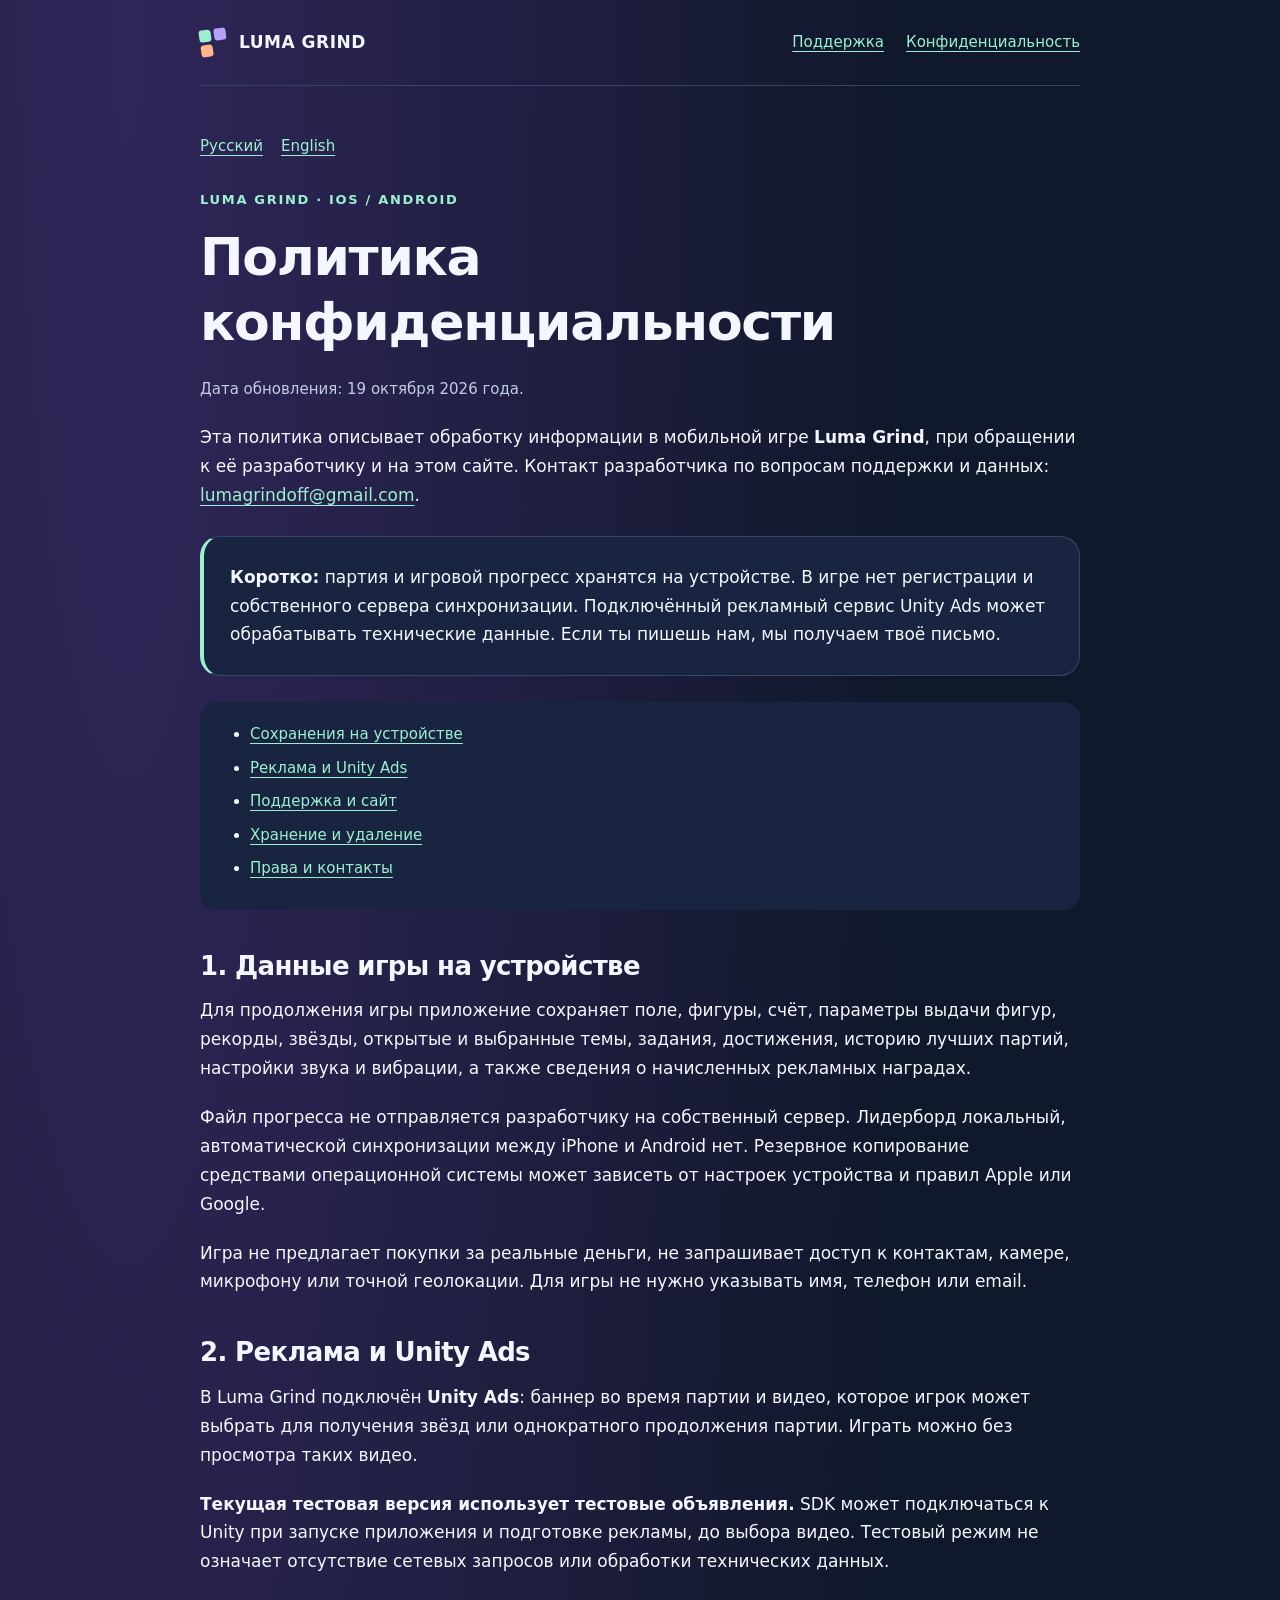
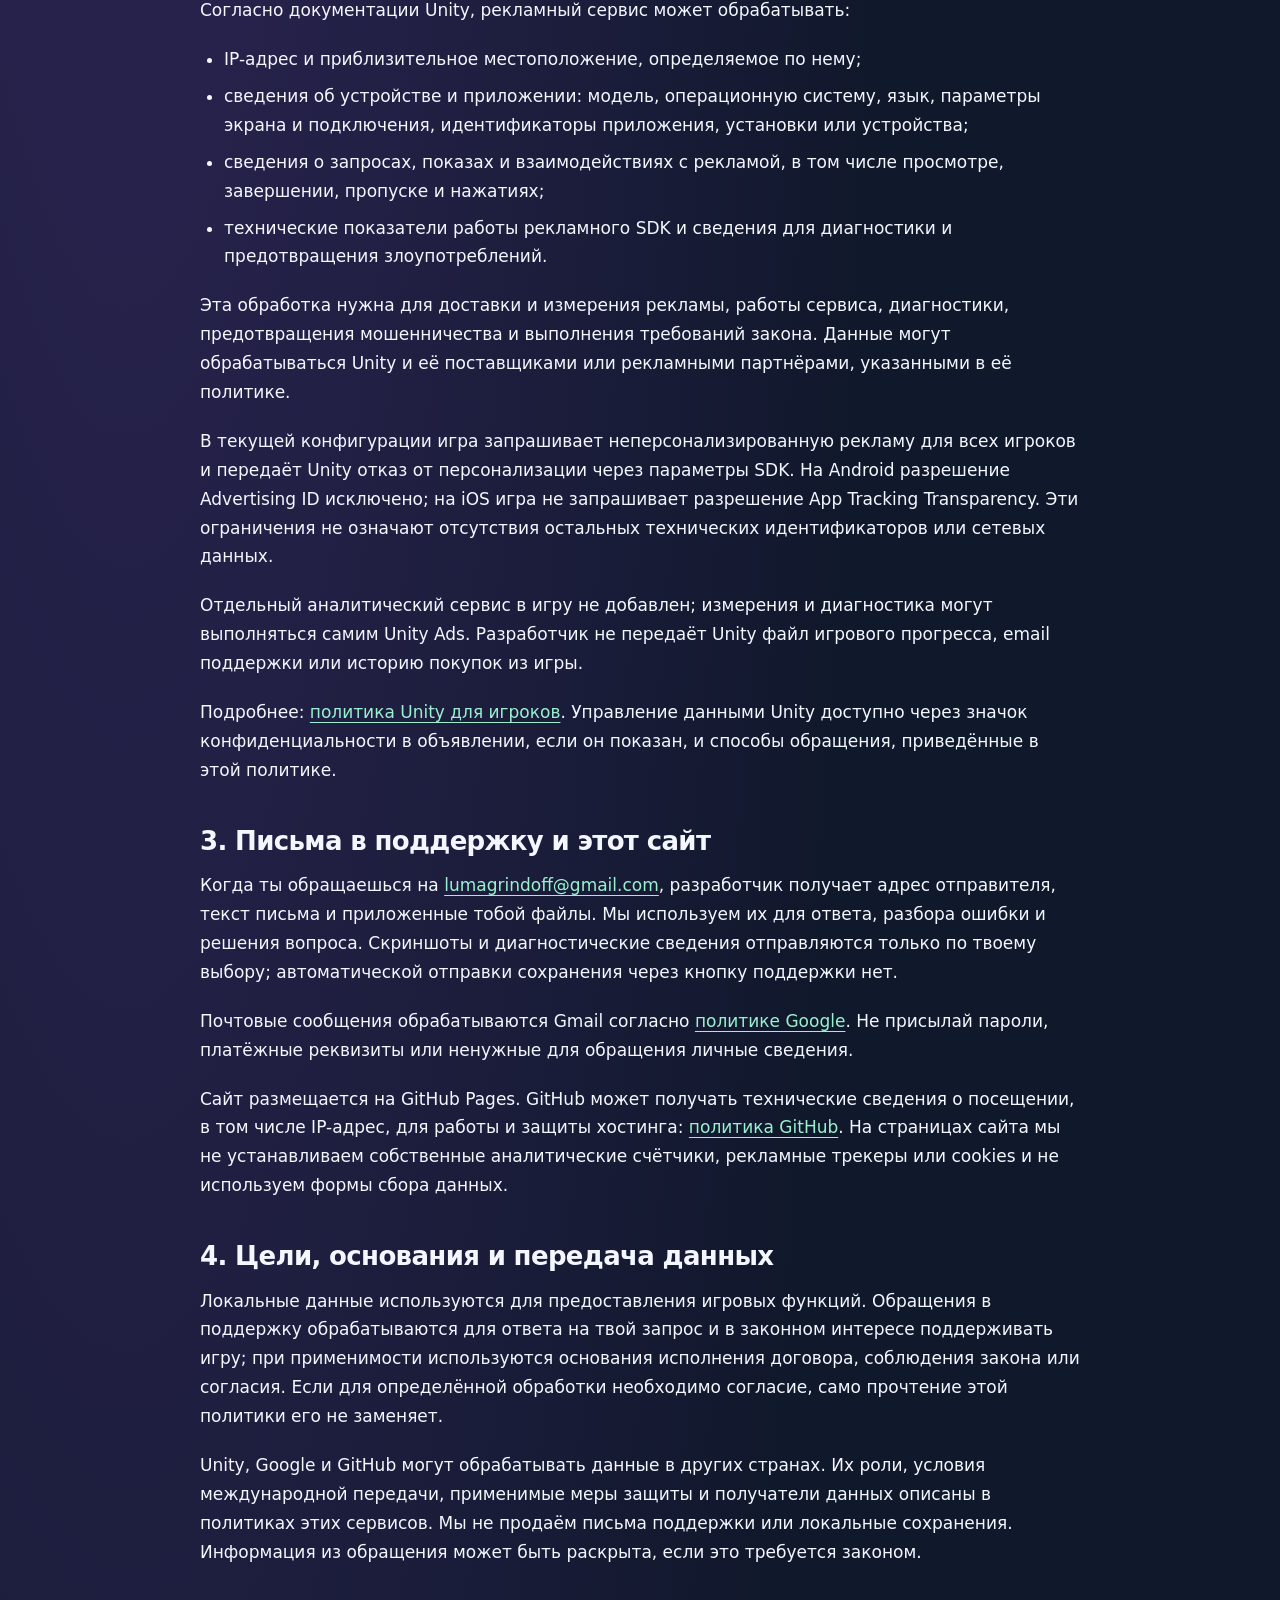
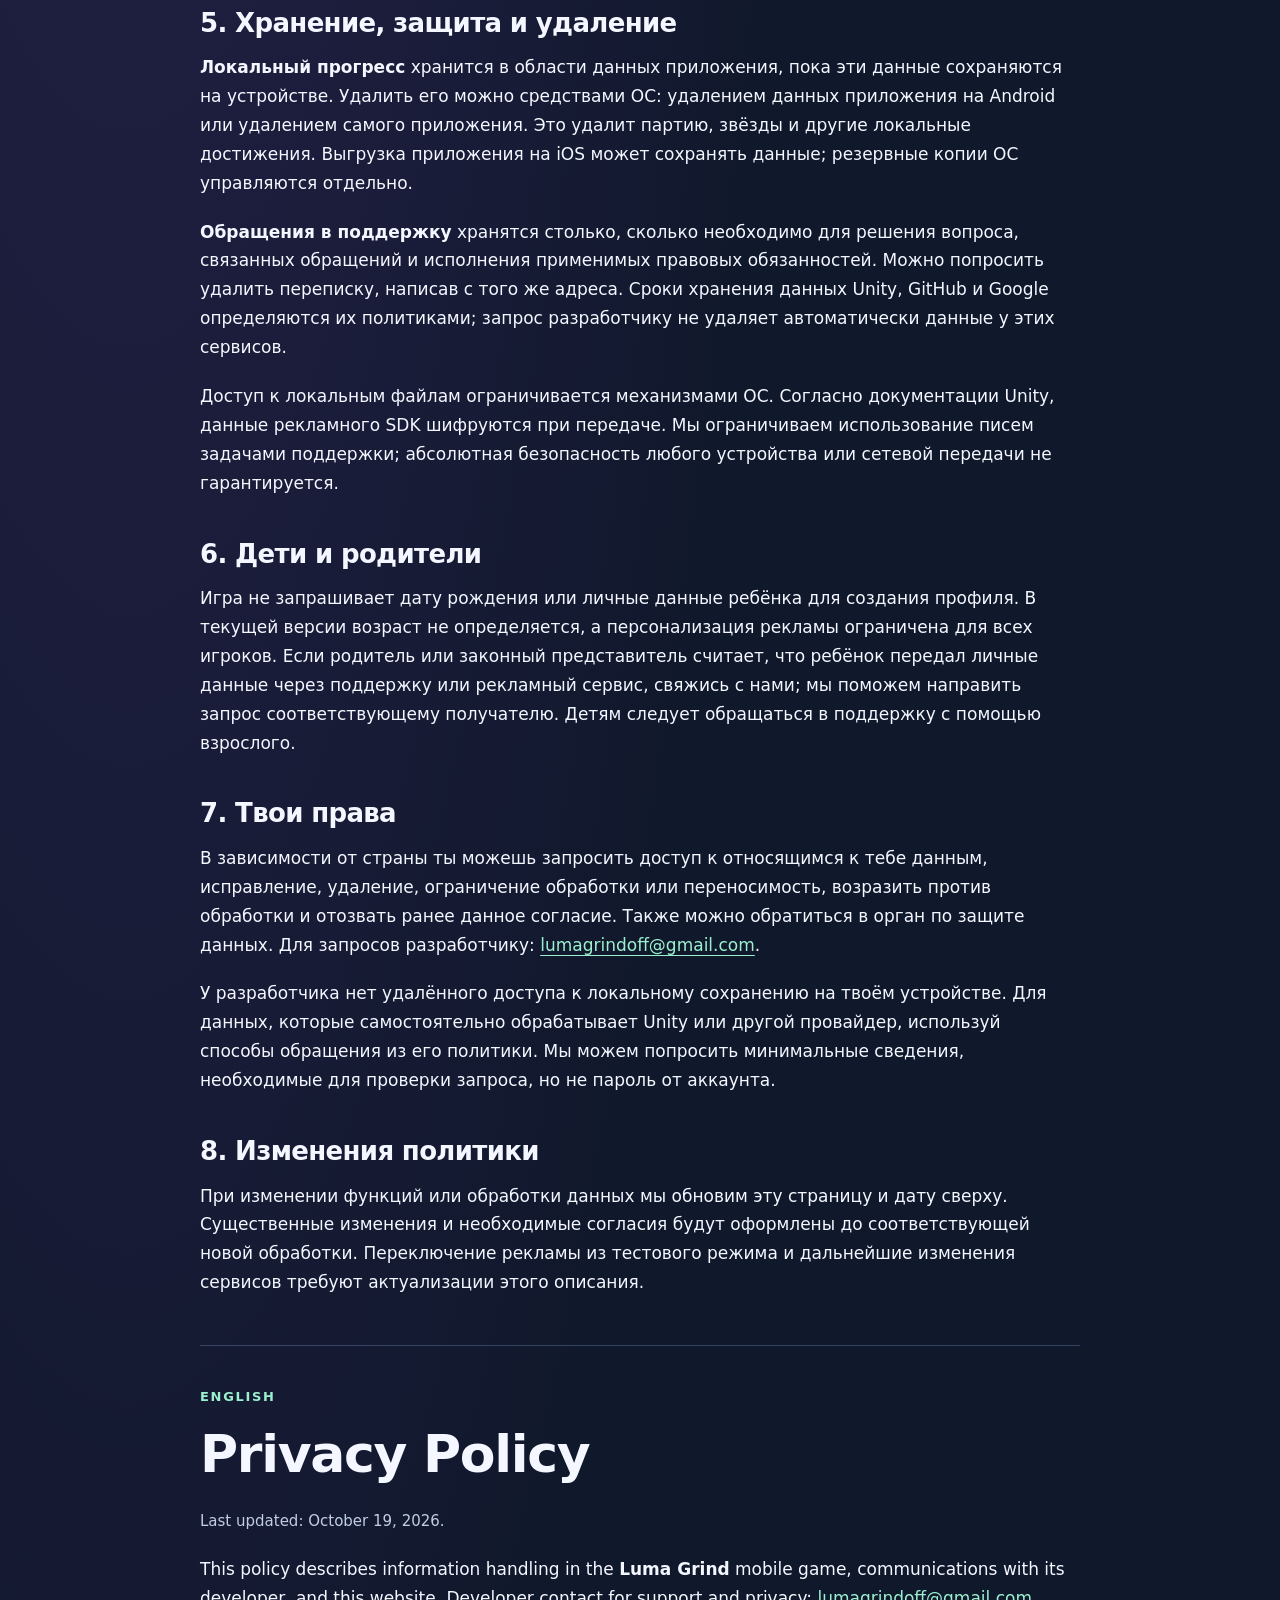
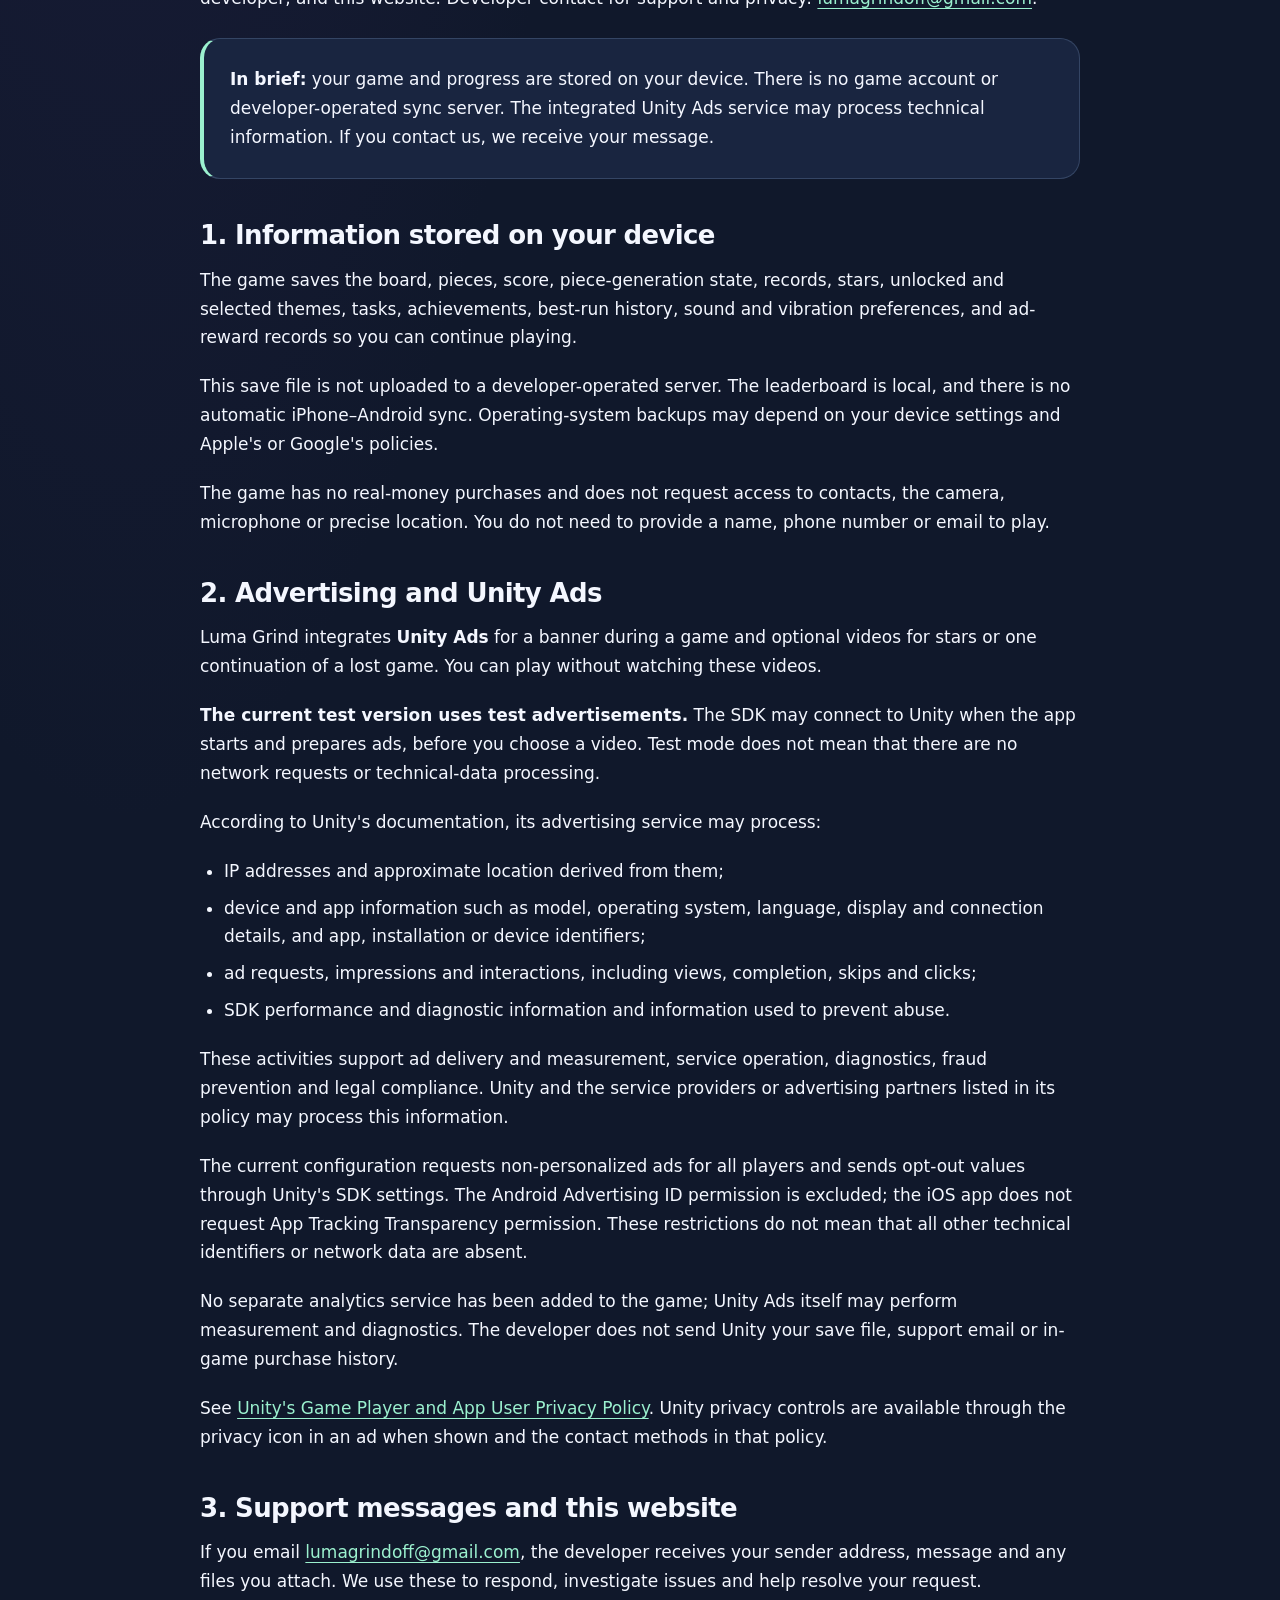
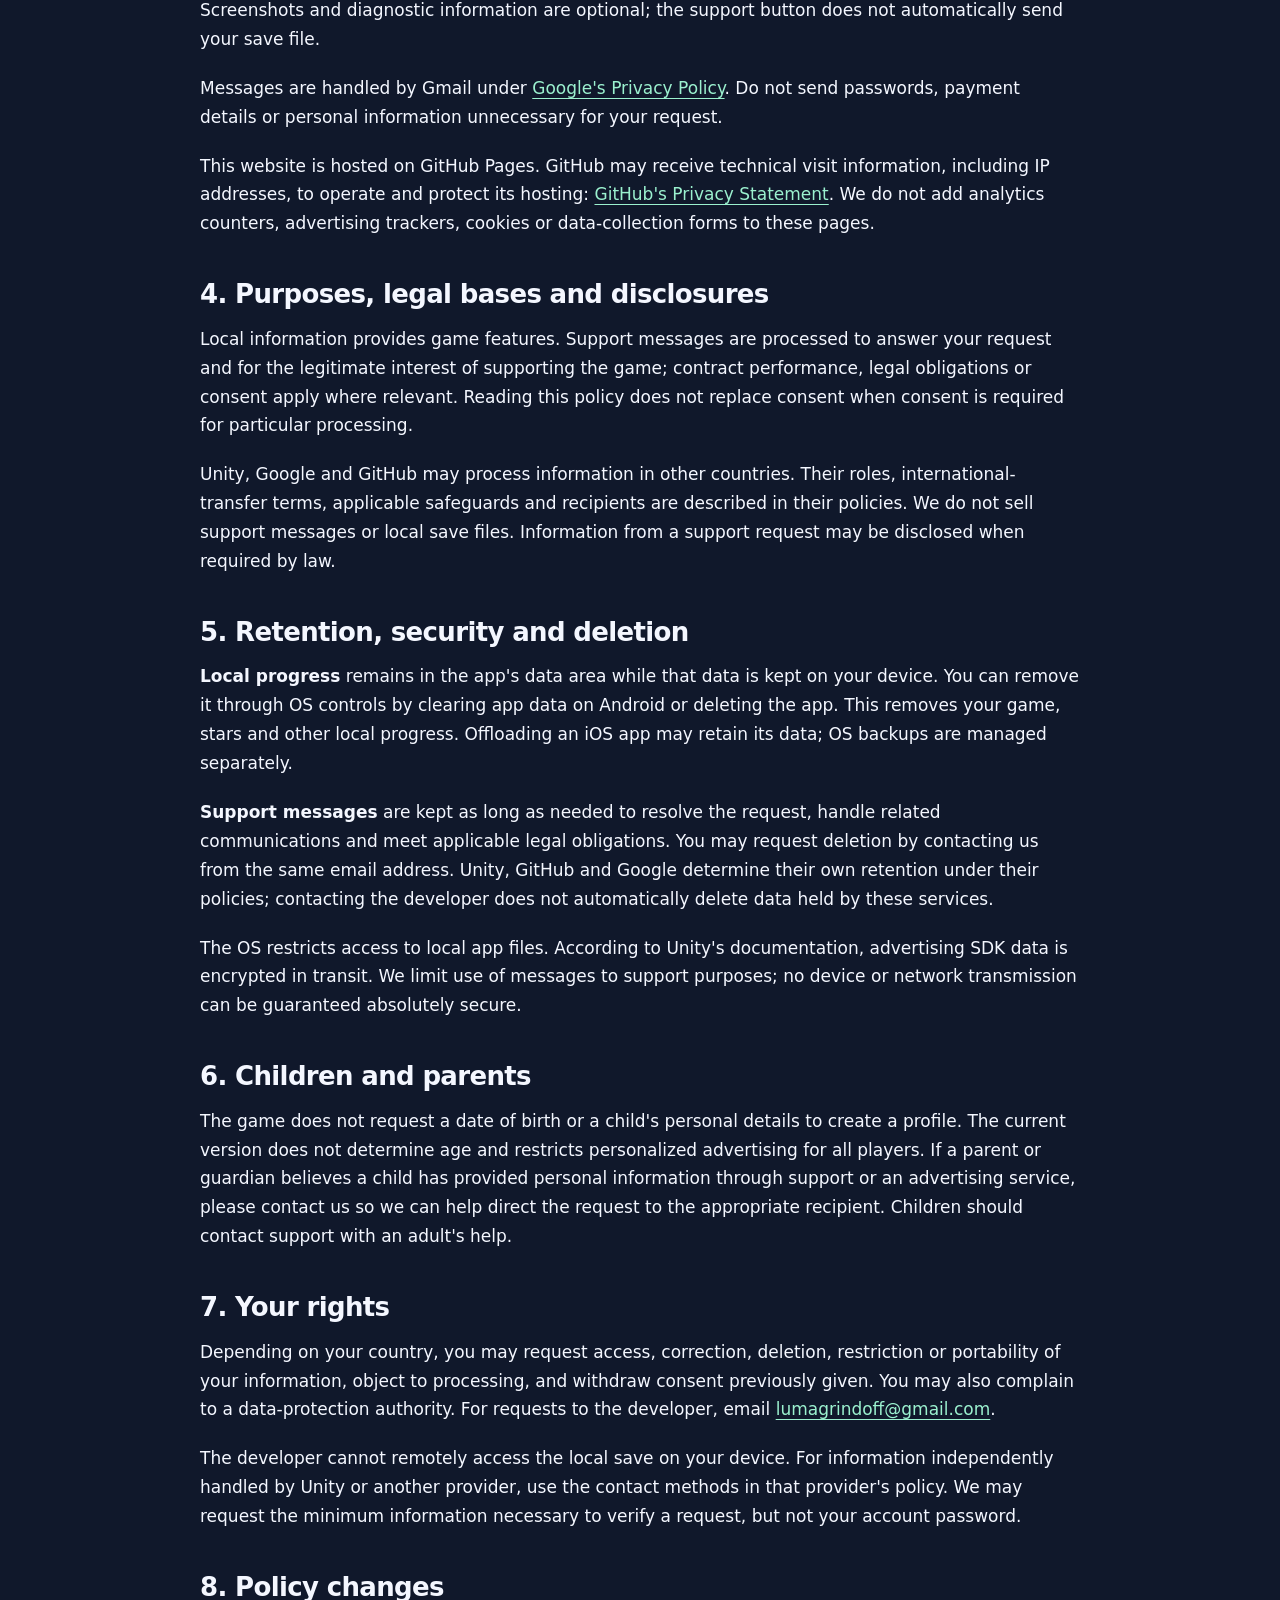
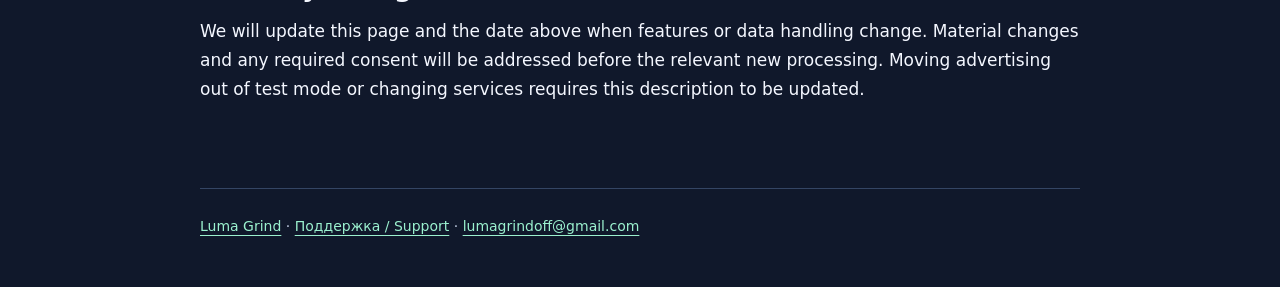
==== privacy.html @ 1a1e6957 "Publish Luma Grind support and privacy pages" ====
<!doctype html>
<html lang="ru">
<head>
  <meta charset="utf-8">
  <meta name="viewport" content="width=device-width, initial-scale=1">
  <meta name="referrer" content="no-referrer">
  <meta name="description" content="Политика конфиденциальности Luma Grind: локальные сохранения, Unity Ads, обращения в поддержку и управление данными.">
  <title>Политика конфиденциальности / Privacy Policy — Luma Grind</title>
  <link rel="stylesheet" href="style.css">
</head>
<body>
  <a class="skip" href="#main">К содержимому</a>
  <div class="shell">
    <header><a class="brand" href="./"><span class="mark" aria-hidden="true"><i></i><i></i><i></i></span>LUMA GRIND</a><nav aria-label="Навигация"><a href="support.html">Поддержка</a><a href="privacy.html" aria-current="page">Конфиденциальность</a></nav></header>
    <main id="main">
      <nav class="language" aria-label="Язык / Language"><a href="#ru" lang="ru">Русский</a><a href="#en" lang="en">English</a></nav>
      <article id="ru" lang="ru">
        <div class="eyebrow">Luma Grind · iOS / Android</div>
        <h1>Политика конфиденциальности</h1>
        <p class="meta">Дата обновления: 19 октября 2026 года.</p>
        <p>Эта политика описывает обработку информации в мобильной игре <strong>Luma Grind</strong>, при обращении к её разработчику и на этом сайте. Контакт разработчика по вопросам поддержки и данных: <a href="mailto:lumagrindoff@gmail.com">lumagrindoff@gmail.com</a>.</p>
        <div class="notice"><p><strong>Коротко:</strong> партия и игровой прогресс хранятся на устройстве. В игре нет регистрации и собственного сервера синхронизации. Подключённый рекламный сервис Unity Ads может обрабатывать технические данные. Если ты пишешь нам, мы получаем твоё письмо.</p></div>
        <nav class="contents" aria-label="Содержание политики"><ul><li><a href="#local">Сохранения на устройстве</a></li><li><a href="#ads">Реклама и Unity Ads</a></li><li><a href="#support">Поддержка и сайт</a></li><li><a href="#retention">Хранение и удаление</a></li><li><a href="#rights">Права и контакты</a></li></ul></nav>
        <h2 id="local">1. Данные игры на устройстве</h2>
        <p>Для продолжения игры приложение сохраняет поле, фигуры, счёт, параметры выдачи фигур, рекорды, звёзды, открытые и выбранные темы, задания, достижения, историю лучших партий, настройки звука и вибрации, а также сведения о начисленных рекламных наградах.</p>
        <p>Файл прогресса не отправляется разработчику на собственный сервер. Лидерборд локальный, автоматической синхронизации между iPhone и Android нет. Резервное копирование средствами операционной системы может зависеть от настроек устройства и правил Apple или Google.</p>
        <p>Игра не предлагает покупки за реальные деньги, не запрашивает доступ к контактам, камере, микрофону или точной геолокации. Для игры не нужно указывать имя, телефон или email.</p>
        <h2 id="ads">2. Реклама и Unity Ads</h2>
        <p>В Luma Grind подключён <strong>Unity Ads</strong>: баннер во время партии и видео, которое игрок может выбрать для получения звёзд или однократного продолжения партии. Играть можно без просмотра таких видео.</p>
        <p><strong>Текущая тестовая версия использует тестовые объявления.</strong> SDK может подключаться к Unity при запуске приложения и подготовке рекламы, до выбора видео. Тестовый режим не означает отсутствие сетевых запросов или обработки технических данных.</p>
        <p>Согласно документации Unity, рекламный сервис может обрабатывать:</p>
        <ul><li>IP-адрес и приблизительное местоположение, определяемое по нему;</li><li>сведения об устройстве и приложении: модель, операционную систему, язык, параметры экрана и подключения, идентификаторы приложения, установки или устройства;</li><li>сведения о запросах, показах и взаимодействиях с рекламой, в том числе просмотре, завершении, пропуске и нажатиях;</li><li>технические показатели работы рекламного SDK и сведения для диагностики и предотвращения злоупотреблений.</li></ul>
        <p>Эта обработка нужна для доставки и измерения рекламы, работы сервиса, диагностики, предотвращения мошенничества и выполнения требований закона. Данные могут обрабатываться Unity и её поставщиками или рекламными партнёрами, указанными в её политике.</p>
        <p>В текущей конфигурации игра запрашивает неперсонализированную рекламу для всех игроков и передаёт Unity отказ от персонализации через параметры SDK. На Android разрешение Advertising ID исключено; на iOS игра не запрашивает разрешение App Tracking Transparency. Эти ограничения не означают отсутствия остальных технических идентификаторов или сетевых данных.</p>
        <p>Отдельный аналитический сервис в игру не добавлен; измерения и диагностика могут выполняться самим Unity Ads. Разработчик не передаёт Unity файл игрового прогресса, email поддержки или историю покупок из игры.</p>
        <p>Подробнее: <a href="https://unity.com/legal/game-player-and-app-user-privacy-policy" rel="external noreferrer">политика Unity для игроков</a>. Управление данными Unity доступно через значок конфиденциальности в объявлении, если он показан, и способы обращения, приведённые в этой политике.</p>
        <h2 id="support">3. Письма в поддержку и этот сайт</h2>
        <p>Когда ты обращаешься на <a href="mailto:lumagrindoff@gmail.com">lumagrindoff@gmail.com</a>, разработчик получает адрес отправителя, текст письма и приложенные тобой файлы. Мы используем их для ответа, разбора ошибки и решения вопроса. Скриншоты и диагностические сведения отправляются только по твоему выбору; автоматической отправки сохранения через кнопку поддержки нет.</p>
        <p>Почтовые сообщения обрабатываются Gmail согласно <a href="https://policies.google.com/privacy" rel="external noreferrer">политике Google</a>. Не присылай пароли, платёжные реквизиты или ненужные для обращения личные сведения.</p>
        <p>Сайт размещается на GitHub Pages. GitHub может получать технические сведения о посещении, в том числе IP-адрес, для работы и защиты хостинга: <a href="https://docs.github.com/en/site-policy/privacy-policies/github-general-privacy-statement" rel="external noreferrer">политика GitHub</a>. На страницах сайта мы не устанавливаем собственные аналитические счётчики, рекламные трекеры или cookies и не используем формы сбора данных.</p>
        <h2>4. Цели, основания и передача данных</h2>
        <p>Локальные данные используются для предоставления игровых функций. Обращения в поддержку обрабатываются для ответа на твой запрос и в законном интересе поддерживать игру; при применимости используются основания исполнения договора, соблюдения закона или согласия. Если для определённой обработки необходимо согласие, само прочтение этой политики его не заменяет.</p>
        <p>Unity, Google и GitHub могут обрабатывать данные в других странах. Их роли, условия международной передачи, применимые меры защиты и получатели данных описаны в политиках этих сервисов. Мы не продаём письма поддержки или локальные сохранения. Информация из обращения может быть раскрыта, если это требуется законом.</p>
        <h2 id="retention">5. Хранение, защита и удаление</h2>
        <p><strong>Локальный прогресс</strong> хранится в области данных приложения, пока эти данные сохраняются на устройстве. Удалить его можно средствами ОС: удалением данных приложения на Android или удалением самого приложения. Это удалит партию, звёзды и другие локальные достижения. Выгрузка приложения на iOS может сохранять данные; резервные копии ОС управляются отдельно.</p>
        <p><strong>Обращения в поддержку</strong> хранятся столько, сколько необходимо для решения вопроса, связанных обращений и исполнения применимых правовых обязанностей. Можно попросить удалить переписку, написав с того же адреса. Сроки хранения данных Unity, GitHub и Google определяются их политиками; запрос разработчику не удаляет автоматически данные у этих сервисов.</p>
        <p>Доступ к локальным файлам ограничивается механизмами ОС. Согласно документации Unity, данные рекламного SDK шифруются при передаче. Мы ограничиваем использование писем задачами поддержки; абсолютная безопасность любого устройства или сетевой передачи не гарантируется.</p>
        <h2>6. Дети и родители</h2>
        <p>Игра не запрашивает дату рождения или личные данные ребёнка для создания профиля. В текущей версии возраст не определяется, а персонализация рекламы ограничена для всех игроков. Если родитель или законный представитель считает, что ребёнок передал личные данные через поддержку или рекламный сервис, свяжись с нами; мы поможем направить запрос соответствующему получателю. Детям следует обращаться в поддержку с помощью взрослого.</p>
        <h2 id="rights">7. Твои права</h2>
        <p>В зависимости от страны ты можешь запросить доступ к относящимся к тебе данным, исправление, удаление, ограничение обработки или переносимость, возразить против обработки и отозвать ранее данное согласие. Также можно обратиться в орган по защите данных. Для запросов разработчику: <a href="mailto:lumagrindoff@gmail.com?subject=Luma%20Grind%20-%20Privacy">lumagrindoff@gmail.com</a>.</p>
        <p>У разработчика нет удалённого доступа к локальному сохранению на твоём устройстве. Для данных, которые самостоятельно обрабатывает Unity или другой провайдер, используй способы обращения из его политики. Мы можем попросить минимальные сведения, необходимые для проверки запроса, но не пароль от аккаунта.</p>
        <h2>8. Изменения политики</h2>
        <p>При изменении функций или обработки данных мы обновим эту страницу и дату сверху. Существенные изменения и необходимые согласия будут оформлены до соответствующей новой обработки. Переключение рекламы из тестового режима и дальнейшие изменения сервисов требуют актуализации этого описания.</p>
      </article>
      <article id="en" class="translation" lang="en">
        <div class="eyebrow">English</div>
        <h1>Privacy Policy</h1>
        <p class="meta">Last updated: October 19, 2026.</p>
        <p>This policy describes information handling in the <strong>Luma Grind</strong> mobile game, communications with its developer, and this website. Developer contact for support and privacy: <a href="mailto:lumagrindoff@gmail.com">lumagrindoff@gmail.com</a>.</p>
        <div class="notice"><p><strong>In brief:</strong> your game and progress are stored on your device. There is no game account or developer-operated sync server. The integrated Unity Ads service may process technical information. If you contact us, we receive your message.</p></div>
        <h2>1. Information stored on your device</h2>
        <p>The game saves the board, pieces, score, piece-generation state, records, stars, unlocked and selected themes, tasks, achievements, best-run history, sound and vibration preferences, and ad-reward records so you can continue playing.</p>
        <p>This save file is not uploaded to a developer-operated server. The leaderboard is local, and there is no automatic iPhone–Android sync. Operating-system backups may depend on your device settings and Apple's or Google's policies.</p>
        <p>The game has no real-money purchases and does not request access to contacts, the camera, microphone or precise location. You do not need to provide a name, phone number or email to play.</p>
        <h2>2. Advertising and Unity Ads</h2>
        <p>Luma Grind integrates <strong>Unity Ads</strong> for a banner during a game and optional videos for stars or one continuation of a lost game. You can play without watching these videos.</p>
        <p><strong>The current test version uses test advertisements.</strong> The SDK may connect to Unity when the app starts and prepares ads, before you choose a video. Test mode does not mean that there are no network requests or technical-data processing.</p>
        <p>According to Unity's documentation, its advertising service may process:</p>
        <ul><li>IP addresses and approximate location derived from them;</li><li>device and app information such as model, operating system, language, display and connection details, and app, installation or device identifiers;</li><li>ad requests, impressions and interactions, including views, completion, skips and clicks;</li><li>SDK performance and diagnostic information and information used to prevent abuse.</li></ul>
        <p>These activities support ad delivery and measurement, service operation, diagnostics, fraud prevention and legal compliance. Unity and the service providers or advertising partners listed in its policy may process this information.</p>
        <p>The current configuration requests non-personalized ads for all players and sends opt-out values through Unity's SDK settings. The Android Advertising ID permission is excluded; the iOS app does not request App Tracking Transparency permission. These restrictions do not mean that all other technical identifiers or network data are absent.</p>
        <p>No separate analytics service has been added to the game; Unity Ads itself may perform measurement and diagnostics. The developer does not send Unity your save file, support email or in-game purchase history.</p>
        <p>See <a href="https://unity.com/legal/game-player-and-app-user-privacy-policy" rel="external noreferrer">Unity's Game Player and App User Privacy Policy</a>. Unity privacy controls are available through the privacy icon in an ad when shown and the contact methods in that policy.</p>
        <h2>3. Support messages and this website</h2>
        <p>If you email <a href="mailto:lumagrindoff@gmail.com">lumagrindoff@gmail.com</a>, the developer receives your sender address, message and any files you attach. We use these to respond, investigate issues and help resolve your request. Screenshots and diagnostic information are optional; the support button does not automatically send your save file.</p>
        <p>Messages are handled by Gmail under <a href="https://policies.google.com/privacy" rel="external noreferrer">Google's Privacy Policy</a>. Do not send passwords, payment details or personal information unnecessary for your request.</p>
        <p>This website is hosted on GitHub Pages. GitHub may receive technical visit information, including IP addresses, to operate and protect its hosting: <a href="https://docs.github.com/en/site-policy/privacy-policies/github-general-privacy-statement" rel="external noreferrer">GitHub's Privacy Statement</a>. We do not add analytics counters, advertising trackers, cookies or data-collection forms to these pages.</p>
        <h2>4. Purposes, legal bases and disclosures</h2>
        <p>Local information provides game features. Support messages are processed to answer your request and for the legitimate interest of supporting the game; contract performance, legal obligations or consent apply where relevant. Reading this policy does not replace consent when consent is required for particular processing.</p>
        <p>Unity, Google and GitHub may process information in other countries. Their roles, international-transfer terms, applicable safeguards and recipients are described in their policies. We do not sell support messages or local save files. Information from a support request may be disclosed when required by law.</p>
        <h2>5. Retention, security and deletion</h2>
        <p><strong>Local progress</strong> remains in the app's data area while that data is kept on your device. You can remove it through OS controls by clearing app data on Android or deleting the app. This removes your game, stars and other local progress. Offloading an iOS app may retain its data; OS backups are managed separately.</p>
        <p><strong>Support messages</strong> are kept as long as needed to resolve the request, handle related communications and meet applicable legal obligations. You may request deletion by contacting us from the same email address. Unity, GitHub and Google determine their own retention under their policies; contacting the developer does not automatically delete data held by these services.</p>
        <p>The OS restricts access to local app files. According to Unity's documentation, advertising SDK data is encrypted in transit. We limit use of messages to support purposes; no device or network transmission can be guaranteed absolutely secure.</p>
        <h2>6. Children and parents</h2>
        <p>The game does not request a date of birth or a child's personal details to create a profile. The current version does not determine age and restricts personalized advertising for all players. If a parent or guardian believes a child has provided personal information through support or an advertising service, please contact us so we can help direct the request to the appropriate recipient. Children should contact support with an adult's help.</p>
        <h2>7. Your rights</h2>
        <p>Depending on your country, you may request access, correction, deletion, restriction or portability of your information, object to processing, and withdraw consent previously given. You may also complain to a data-protection authority. For requests to the developer, email <a href="mailto:lumagrindoff@gmail.com?subject=Luma%20Grind%20-%20Privacy">lumagrindoff@gmail.com</a>.</p>
        <p>The developer cannot remotely access the local save on your device. For information independently handled by Unity or another provider, use the contact methods in that provider's policy. We may request the minimum information necessary to verify a request, but not your account password.</p>
        <h2>8. Policy changes</h2>
        <p>We will update this page and the date above when features or data handling change. Material changes and any required consent will be addressed before the relevant new processing. Moving advertising out of test mode or changing services requires this description to be updated.</p>
      </article>
    </main>
    <footer><p><a href="./">Luma Grind</a> · <a href="support.html">Поддержка / Support</a> · <a href="mailto:lumagrindoff@gmail.com">lumagrindoff@gmail.com</a></p></footer>
  </div>
</body>
</html>
---- style.css ----
:root{color-scheme:dark;--bg:#10182b;--card:#192540;--text:#f4f7ff;--muted:#c1cde3;--mint:#9bf1cf;--line:#344564}
*{box-sizing:border-box}
html{scroll-padding-top:24px}
body{margin:0;background:radial-gradient(ellipse at 10% 0,#302659 0,transparent 48%),var(--bg);color:var(--text);font:17px/1.7 system-ui,-apple-system,BlinkMacSystemFont,"Segoe UI",sans-serif}
a{color:var(--mint);text-underline-offset:4px;overflow-wrap:anywhere}
a:hover{color:#fff}
a:focus-visible,summary:focus-visible{outline:3px solid #ffdc59;outline-offset:5px;border-radius:3px}
.skip{position:absolute;left:20px;top:-100px;background:var(--bg);padding:12px;z-index:5}
.skip:focus{top:12px}
.shell{width:min(100% - 40px,880px);margin:auto}
header{display:flex;align-items:center;justify-content:space-between;gap:20px;padding:28px 0;border-bottom:1px solid var(--line)}
.brand{display:flex;align-items:center;gap:12px;color:var(--text);font-weight:800;text-decoration:none;letter-spacing:.03em;white-space:nowrap}
.mark{display:grid;grid-template-columns:repeat(2,12px);gap:3px;transform:rotate(-8deg)}
.mark i{width:12px;height:12px;border-radius:3px;background:var(--mint)}
.mark i:nth-child(2){background:#b7a1ff}.mark i:nth-child(3){background:#ffb68c}
nav{display:flex;flex-wrap:wrap;gap:8px 22px;font-size:15px}
main{padding:48px 0 64px}
.eyebrow{color:var(--mint);font-size:13px;font-weight:800;letter-spacing:.13em;text-transform:uppercase}
h1,h2,h3{line-height:1.25;letter-spacing:-.025em;overflow-wrap:break-word}
h1{font-size:clamp(32px,6vw,52px);margin:14px 0 22px}
h2{font-size:26px;margin:40px 0 14px}
h3{font-size:20px;margin:26px 0 10px}
p,ul,ol{margin:0 0 20px}
li{margin-bottom:8px}
ul,ol{padding-left:24px}
.lead{font-size:21px;color:var(--muted);max-width:680px}
.meta,.muted{color:var(--muted)}
.meta{font-size:15px}
.cards{display:grid;grid-template-columns:1fr 1fr;gap:20px;margin-top:34px}
.card,.notice{background:var(--card);border:1px solid var(--line);border-radius:20px;padding:26px}
.card h2{margin-top:0}.card p:last-child,.notice p:last-child{margin-bottom:0}
.notice{border-left:4px solid var(--mint);margin:26px 0}
.button{display:inline-block;padding:12px 20px;border-radius:12px;background:var(--mint);color:#112531;font-weight:750;text-decoration:none}
.button:hover{background:#c6ffe9;color:#112531}
.contact{font-size:clamp(18px,4.2vw,24px);font-weight:700}
.language{display:flex;gap:18px;margin-bottom:30px}
.translation{border-top:1px solid var(--line);padding-top:40px;margin-top:48px}
.contents{background:var(--card);padding:20px 26px;border-radius:16px}
.contents ul{margin-bottom:0}
details{border-bottom:1px solid var(--line);padding:20px 0}
summary{cursor:pointer;font-weight:700;font-size:19px}
details p{margin:14px 0 0}
footer{padding:26px 0 40px;border-top:1px solid var(--line);color:var(--muted);font-size:14px}
footer p{margin-bottom:8px}
@media(max-width:600px){.shell{width:calc(100% - 32px)}header{align-items:flex-start;flex-direction:column;padding:22px 0;gap:16px}main{padding-top:32px}.cards{grid-template-columns:1fr}.card,.notice{padding:22px}body{font-size:16px}.lead{font-size:19px}h2{font-size:24px}}
@media print{:root{color-scheme:light}body{background:#fff;color:#111}a{color:#134c80}.shell{width:100%}header,footer,.language,.skip{display:none}.card,.notice,.contents{background:#fff;border-color:#999}.muted,.meta,.lead{color:#333}}
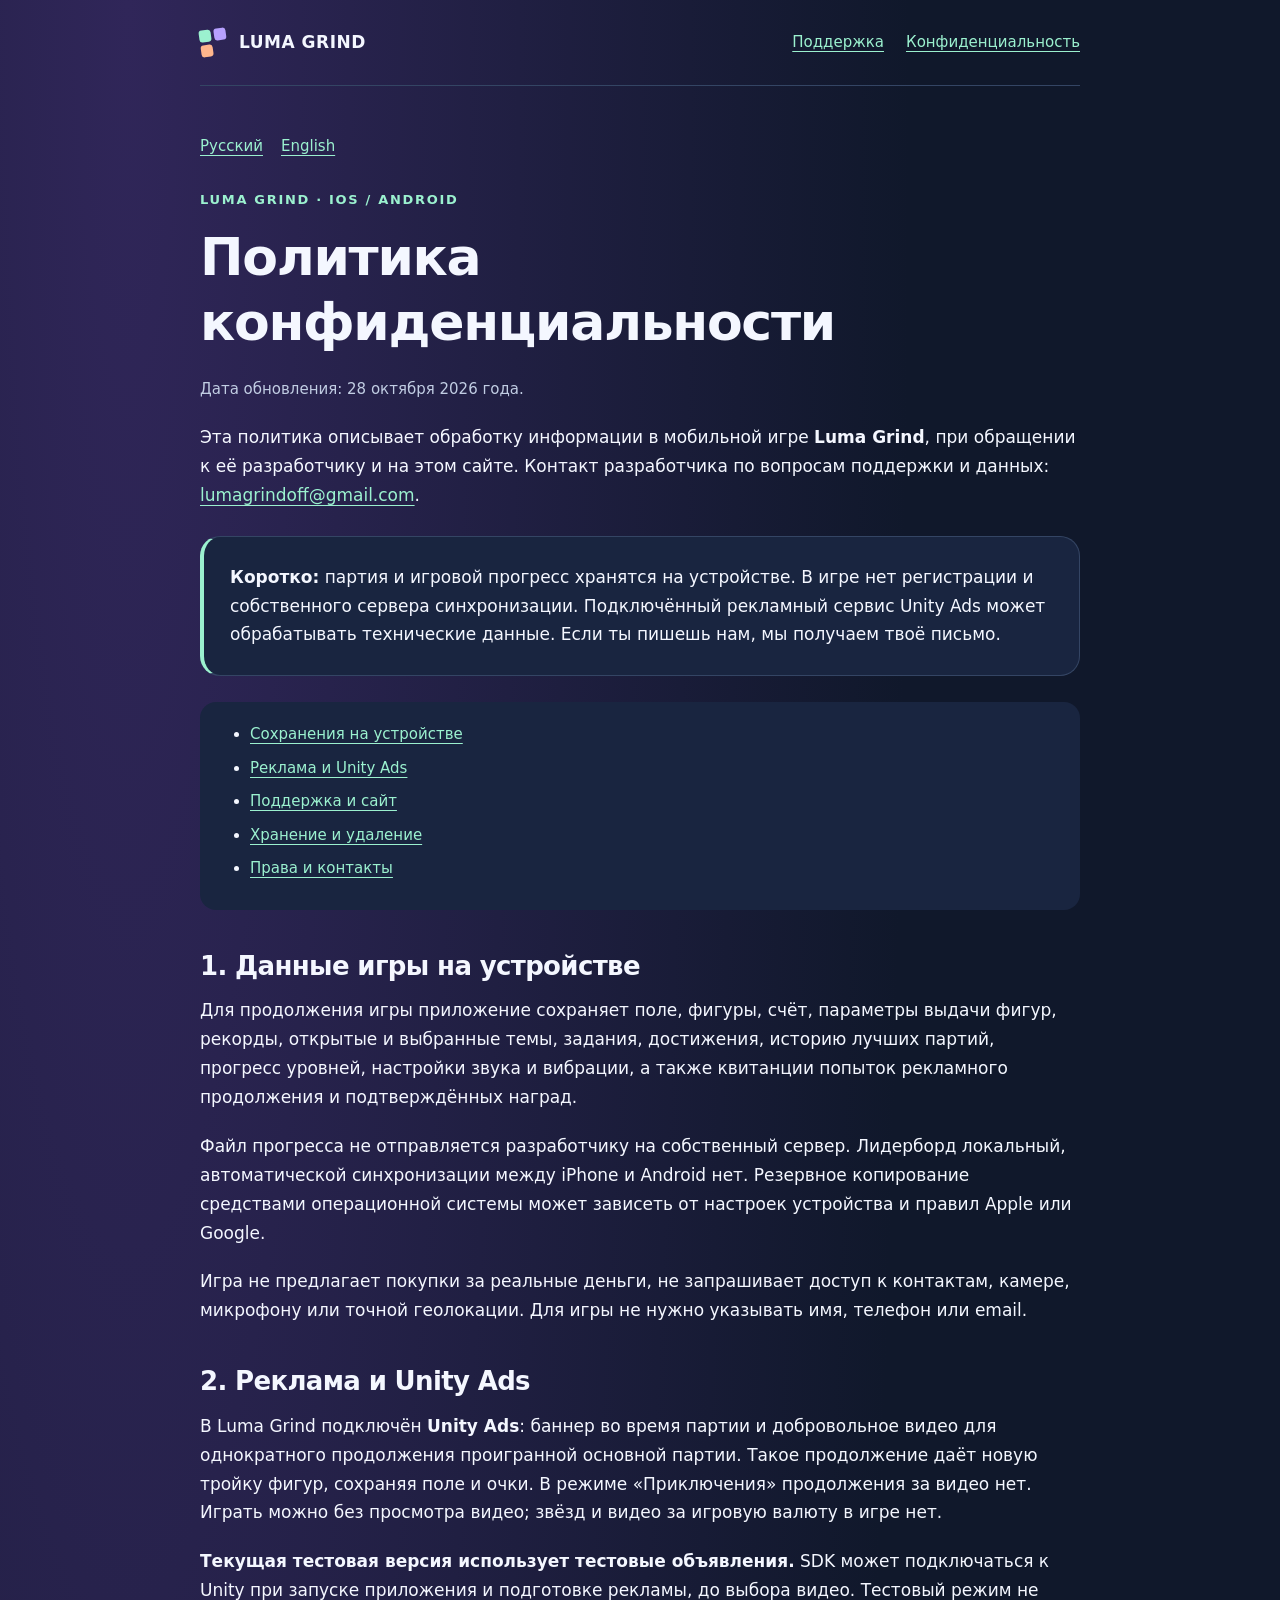
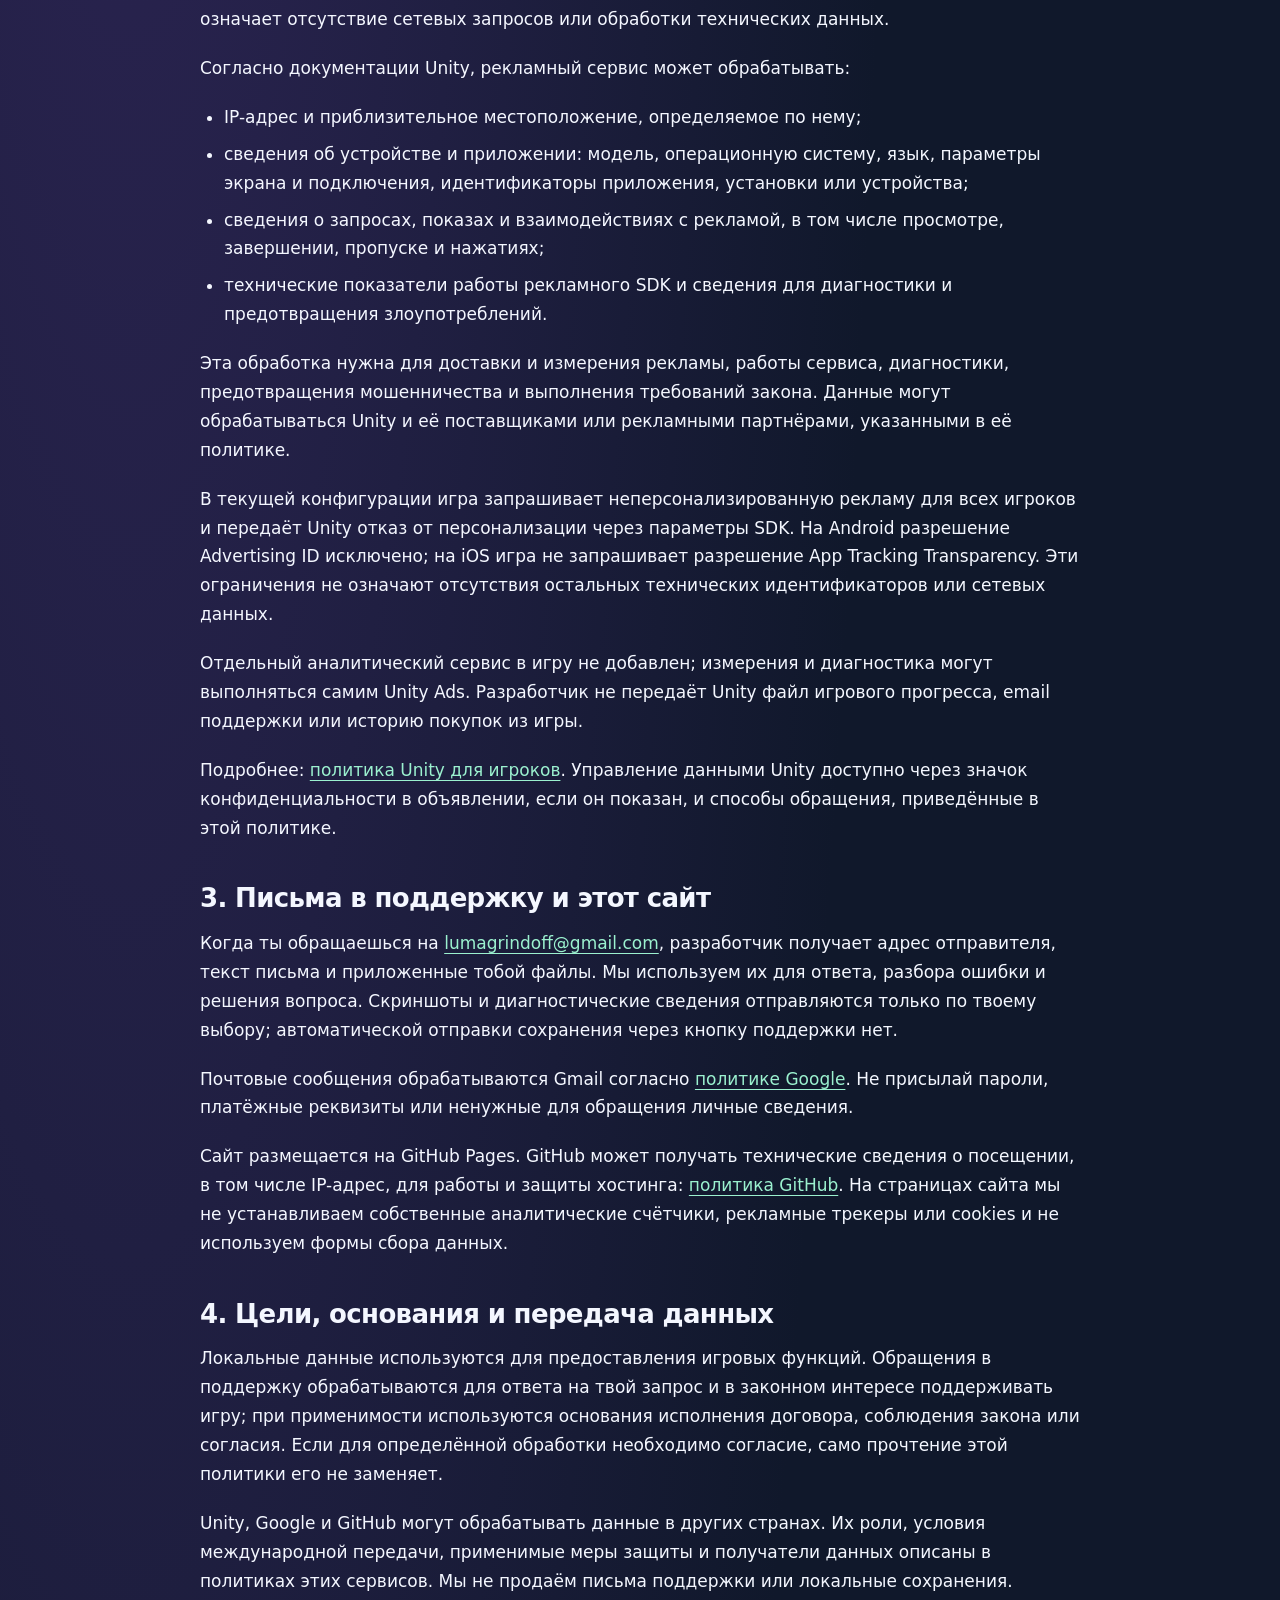
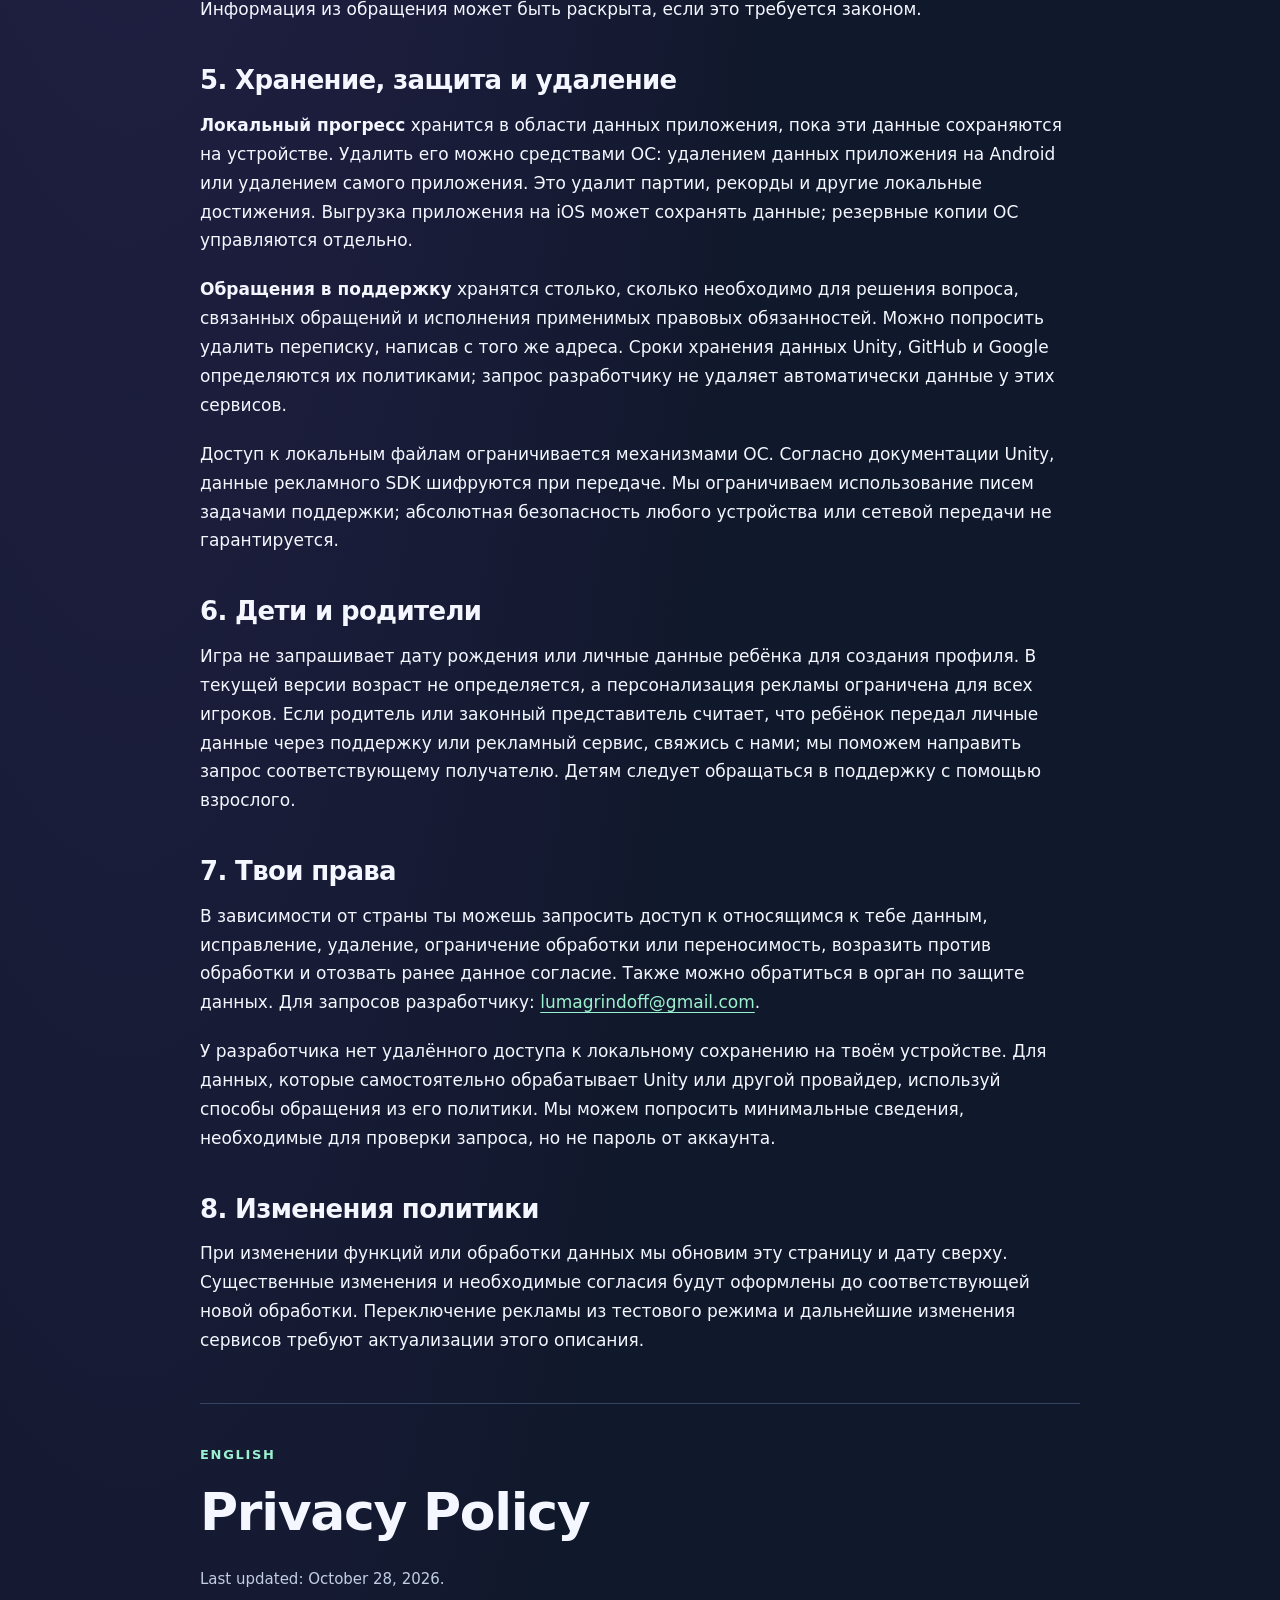
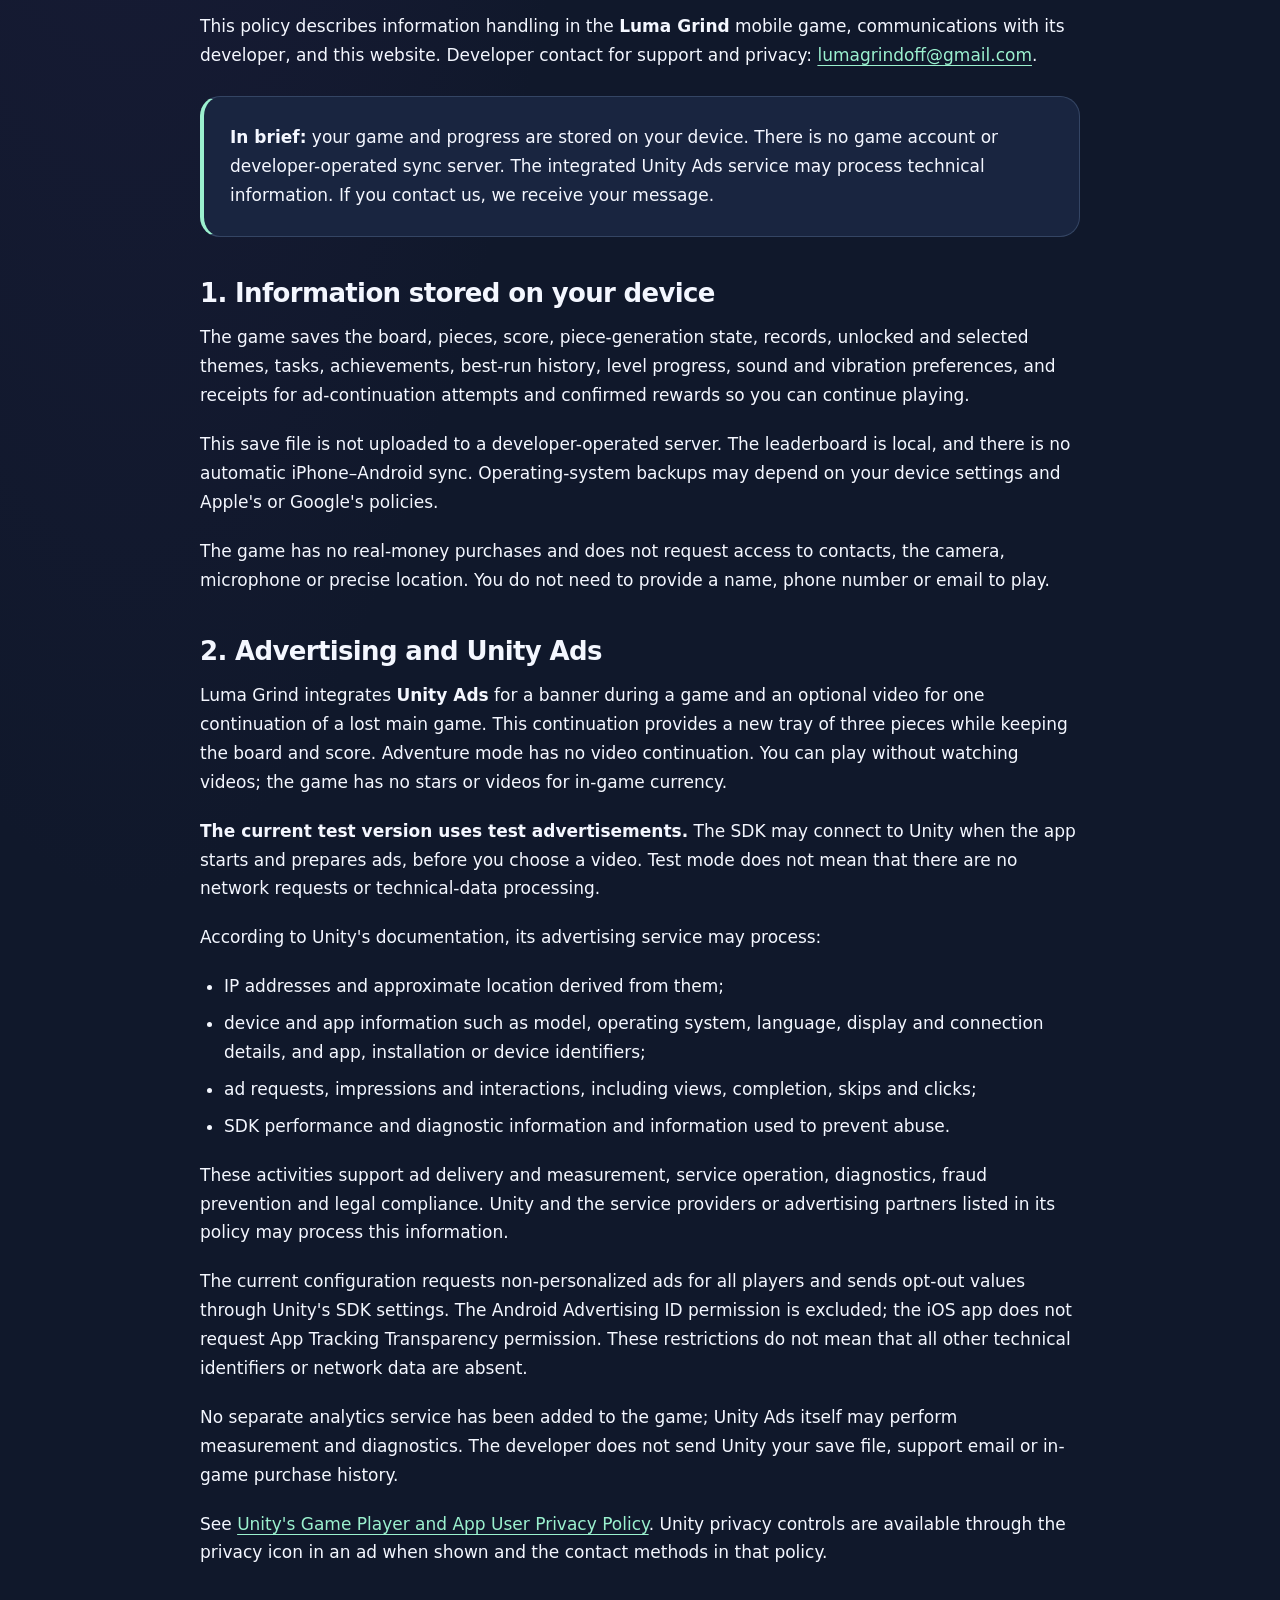
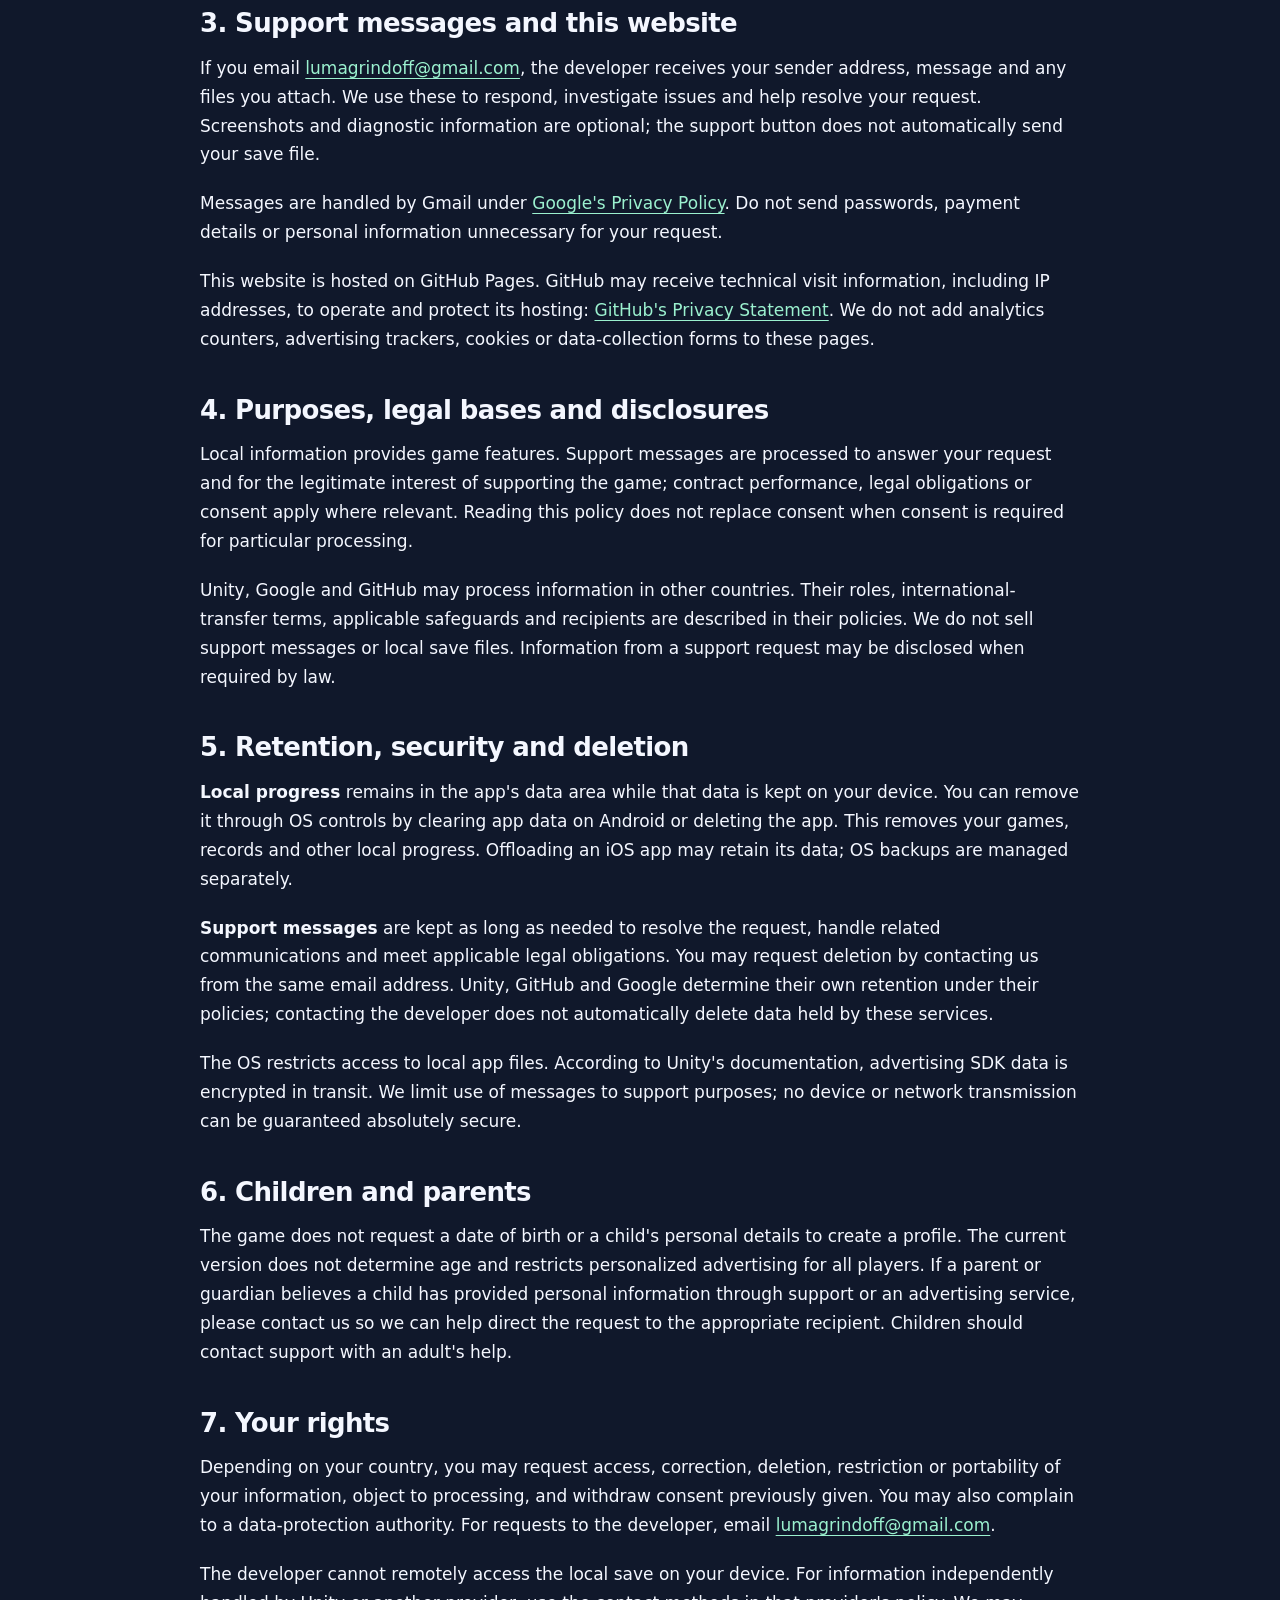
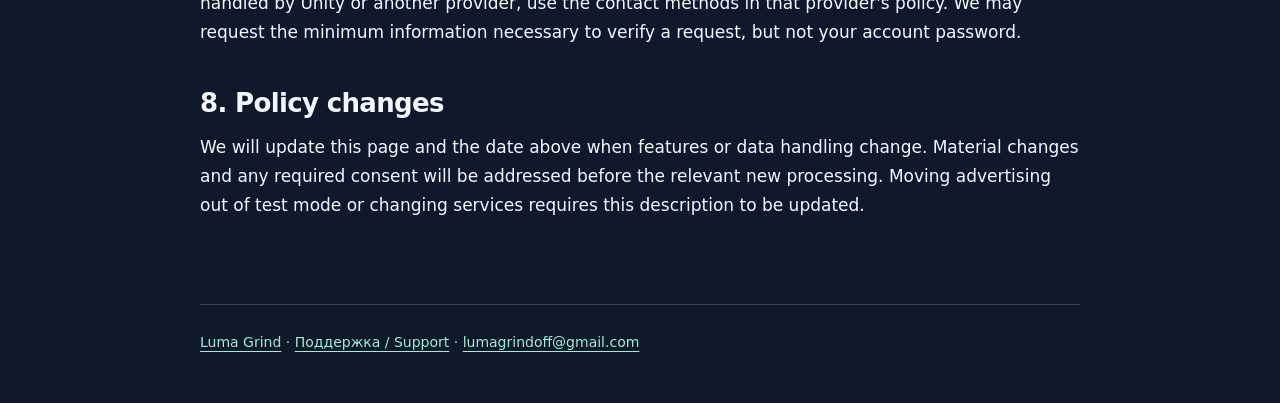
==== commit d2cb615f: "LG-314: Update privacy policy and publish app-ads.txt" ====
--- a/privacy.html
+++ b/privacy.html
@@ -17,16 +17,16 @@
       <article id="ru" lang="ru">
         <div class="eyebrow">Luma Grind · iOS / Android</div>
         <h1>Политика конфиденциальности</h1>
-        <p class="meta">Дата обновления: 19 октября 2026 года.</p>
+        <p class="meta">Дата обновления: 28 октября 2026 года.</p>
         <p>Эта политика описывает обработку информации в мобильной игре <strong>Luma Grind</strong>, при обращении к её разработчику и на этом сайте. Контакт разработчика по вопросам поддержки и данных: <a href="mailto:lumagrindoff@gmail.com">lumagrindoff@gmail.com</a>.</p>
         <div class="notice"><p><strong>Коротко:</strong> партия и игровой прогресс хранятся на устройстве. В игре нет регистрации и собственного сервера синхронизации. Подключённый рекламный сервис Unity Ads может обрабатывать технические данные. Если ты пишешь нам, мы получаем твоё письмо.</p></div>
         <nav class="contents" aria-label="Содержание политики"><ul><li><a href="#local">Сохранения на устройстве</a></li><li><a href="#ads">Реклама и Unity Ads</a></li><li><a href="#support">Поддержка и сайт</a></li><li><a href="#retention">Хранение и удаление</a></li><li><a href="#rights">Права и контакты</a></li></ul></nav>
         <h2 id="local">1. Данные игры на устройстве</h2>
-        <p>Для продолжения игры приложение сохраняет поле, фигуры, счёт, параметры выдачи фигур, рекорды, звёзды, открытые и выбранные темы, задания, достижения, историю лучших партий, настройки звука и вибрации, а также сведения о начисленных рекламных наградах.</p>
+        <p>Для продолжения игры приложение сохраняет поле, фигуры, счёт, параметры выдачи фигур, рекорды, открытые и выбранные темы, задания, достижения, историю лучших партий, прогресс уровней, настройки звука и вибрации, а также квитанции попыток рекламного продолжения и подтверждённых наград.</p>
         <p>Файл прогресса не отправляется разработчику на собственный сервер. Лидерборд локальный, автоматической синхронизации между iPhone и Android нет. Резервное копирование средствами операционной системы может зависеть от настроек устройства и правил Apple или Google.</p>
         <p>Игра не предлагает покупки за реальные деньги, не запрашивает доступ к контактам, камере, микрофону или точной геолокации. Для игры не нужно указывать имя, телефон или email.</p>
         <h2 id="ads">2. Реклама и Unity Ads</h2>
-        <p>В Luma Grind подключён <strong>Unity Ads</strong>: баннер во время партии и видео, которое игрок может выбрать для получения звёзд или однократного продолжения партии. Играть можно без просмотра таких видео.</p>
+        <p>В Luma Grind подключён <strong>Unity Ads</strong>: баннер во время партии и добровольное видео для однократного продолжения проигранной основной партии. Такое продолжение даёт новую тройку фигур, сохраняя поле и очки. В режиме «Приключения» продолжения за видео нет. Играть можно без просмотра видео; звёзд и видео за игровую валюту в игре нет.</p>
         <p><strong>Текущая тестовая версия использует тестовые объявления.</strong> SDK может подключаться к Unity при запуске приложения и подготовке рекламы, до выбора видео. Тестовый режим не означает отсутствие сетевых запросов или обработки технических данных.</p>
         <p>Согласно документации Unity, рекламный сервис может обрабатывать:</p>
         <ul><li>IP-адрес и приблизительное местоположение, определяемое по нему;</li><li>сведения об устройстве и приложении: модель, операционную систему, язык, параметры экрана и подключения, идентификаторы приложения, установки или устройства;</li><li>сведения о запросах, показах и взаимодействиях с рекламой, в том числе просмотре, завершении, пропуске и нажатиях;</li><li>технические показатели работы рекламного SDK и сведения для диагностики и предотвращения злоупотреблений.</li></ul>
@@ -42,7 +42,7 @@
         <p>Локальные данные используются для предоставления игровых функций. Обращения в поддержку обрабатываются для ответа на твой запрос и в законном интересе поддерживать игру; при применимости используются основания исполнения договора, соблюдения закона или согласия. Если для определённой обработки необходимо согласие, само прочтение этой политики его не заменяет.</p>
         <p>Unity, Google и GitHub могут обрабатывать данные в других странах. Их роли, условия международной передачи, применимые меры защиты и получатели данных описаны в политиках этих сервисов. Мы не продаём письма поддержки или локальные сохранения. Информация из обращения может быть раскрыта, если это требуется законом.</p>
         <h2 id="retention">5. Хранение, защита и удаление</h2>
-        <p><strong>Локальный прогресс</strong> хранится в области данных приложения, пока эти данные сохраняются на устройстве. Удалить его можно средствами ОС: удалением данных приложения на Android или удалением самого приложения. Это удалит партию, звёзды и другие локальные достижения. Выгрузка приложения на iOS может сохранять данные; резервные копии ОС управляются отдельно.</p>
+        <p><strong>Локальный прогресс</strong> хранится в области данных приложения, пока эти данные сохраняются на устройстве. Удалить его можно средствами ОС: удалением данных приложения на Android или удалением самого приложения. Это удалит партии, рекорды и другие локальные достижения. Выгрузка приложения на iOS может сохранять данные; резервные копии ОС управляются отдельно.</p>
         <p><strong>Обращения в поддержку</strong> хранятся столько, сколько необходимо для решения вопроса, связанных обращений и исполнения применимых правовых обязанностей. Можно попросить удалить переписку, написав с того же адреса. Сроки хранения данных Unity, GitHub и Google определяются их политиками; запрос разработчику не удаляет автоматически данные у этих сервисов.</p>
         <p>Доступ к локальным файлам ограничивается механизмами ОС. Согласно документации Unity, данные рекламного SDK шифруются при передаче. Мы ограничиваем использование писем задачами поддержки; абсолютная безопасность любого устройства или сетевой передачи не гарантируется.</p>
         <h2>6. Дети и родители</h2>
@@ -56,15 +56,15 @@
       <article id="en" class="translation" lang="en">
         <div class="eyebrow">English</div>
         <h1>Privacy Policy</h1>
-        <p class="meta">Last updated: October 19, 2026.</p>
+        <p class="meta">Last updated: October 28, 2026.</p>
         <p>This policy describes information handling in the <strong>Luma Grind</strong> mobile game, communications with its developer, and this website. Developer contact for support and privacy: <a href="mailto:lumagrindoff@gmail.com">lumagrindoff@gmail.com</a>.</p>
         <div class="notice"><p><strong>In brief:</strong> your game and progress are stored on your device. There is no game account or developer-operated sync server. The integrated Unity Ads service may process technical information. If you contact us, we receive your message.</p></div>
         <h2>1. Information stored on your device</h2>
-        <p>The game saves the board, pieces, score, piece-generation state, records, stars, unlocked and selected themes, tasks, achievements, best-run history, sound and vibration preferences, and ad-reward records so you can continue playing.</p>
+        <p>The game saves the board, pieces, score, piece-generation state, records, unlocked and selected themes, tasks, achievements, best-run history, level progress, sound and vibration preferences, and receipts for ad-continuation attempts and confirmed rewards so you can continue playing.</p>
         <p>This save file is not uploaded to a developer-operated server. The leaderboard is local, and there is no automatic iPhone–Android sync. Operating-system backups may depend on your device settings and Apple's or Google's policies.</p>
         <p>The game has no real-money purchases and does not request access to contacts, the camera, microphone or precise location. You do not need to provide a name, phone number or email to play.</p>
         <h2>2. Advertising and Unity Ads</h2>
-        <p>Luma Grind integrates <strong>Unity Ads</strong> for a banner during a game and optional videos for stars or one continuation of a lost game. You can play without watching these videos.</p>
+        <p>Luma Grind integrates <strong>Unity Ads</strong> for a banner during a game and an optional video for one continuation of a lost main game. This continuation provides a new tray of three pieces while keeping the board and score. Adventure mode has no video continuation. You can play without watching videos; the game has no stars or videos for in-game currency.</p>
         <p><strong>The current test version uses test advertisements.</strong> The SDK may connect to Unity when the app starts and prepares ads, before you choose a video. Test mode does not mean that there are no network requests or technical-data processing.</p>
         <p>According to Unity's documentation, its advertising service may process:</p>
         <ul><li>IP addresses and approximate location derived from them;</li><li>device and app information such as model, operating system, language, display and connection details, and app, installation or device identifiers;</li><li>ad requests, impressions and interactions, including views, completion, skips and clicks;</li><li>SDK performance and diagnostic information and information used to prevent abuse.</li></ul>
@@ -80,7 +80,7 @@
         <p>Local information provides game features. Support messages are processed to answer your request and for the legitimate interest of supporting the game; contract performance, legal obligations or consent apply where relevant. Reading this policy does not replace consent when consent is required for particular processing.</p>
         <p>Unity, Google and GitHub may process information in other countries. Their roles, international-transfer terms, applicable safeguards and recipients are described in their policies. We do not sell support messages or local save files. Information from a support request may be disclosed when required by law.</p>
         <h2>5. Retention, security and deletion</h2>
-        <p><strong>Local progress</strong> remains in the app's data area while that data is kept on your device. You can remove it through OS controls by clearing app data on Android or deleting the app. This removes your game, stars and other local progress. Offloading an iOS app may retain its data; OS backups are managed separately.</p>
+        <p><strong>Local progress</strong> remains in the app's data area while that data is kept on your device. You can remove it through OS controls by clearing app data on Android or deleting the app. This removes your games, records and other local progress. Offloading an iOS app may retain its data; OS backups are managed separately.</p>
         <p><strong>Support messages</strong> are kept as long as needed to resolve the request, handle related communications and meet applicable legal obligations. You may request deletion by contacting us from the same email address. Unity, GitHub and Google determine their own retention under their policies; contacting the developer does not automatically delete data held by these services.</p>
         <p>The OS restricts access to local app files. According to Unity's documentation, advertising SDK data is encrypted in transit. We limit use of messages to support purposes; no device or network transmission can be guaranteed absolutely secure.</p>
         <h2>6. Children and parents</h2>
